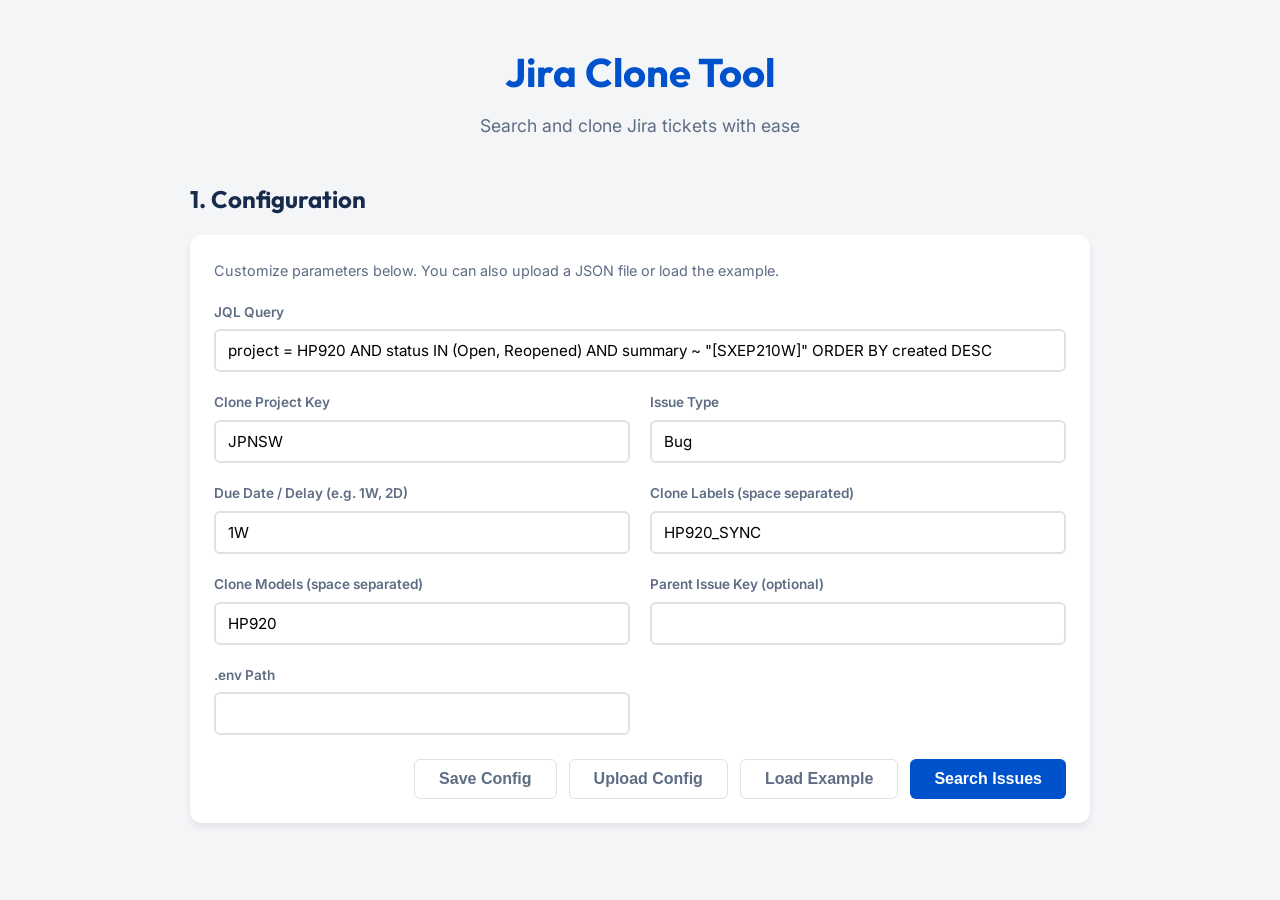
==== static/index.html @ f4ec1619 "add web ui Change-Id: I9507e69141d007cafaced2d8e5d205d0b0ee519d" ====
<!DOCTYPE html>
<html lang="en">

<head>
    <meta charset="UTF-8">
    <meta name="viewport" content="width=device-width, initial-scale=1.0">
    <title>Jira Clone Ticket Web UI</title>
    <link rel="stylesheet" href="/static/style.css">
    <link rel="preconnect" href="https://fonts.googleapis.com">
    <link rel="preconnect" href="https://fonts.gstatic.com" crossorigin>
    <link
        href="https://fonts.googleapis.com/css2?family=Inter:wght@400;500;600;700&family=Outfit:wght@400;600;700&display=swap"
        rel="stylesheet">
</head>

<body>
    <div class="container">
        <header>
            <h1>Jira Clone Tool</h1>
            <p class="subtitle">Search and clone Jira tickets with ease</p>
        </header>

        <main>
            <section class="config-section">
                <h2>1. Configuration</h2>
                <div class="card">
                    <p class="card-hint">Customize parameters below. You can also upload a JSON file or load the
                        example.</p>
                    <div id="config-form" class="config-grid">
                        <!-- Form fields will be dynamically generated here -->
                    </div>
                    <input type="file" id="file-input" accept=".json" class="hidden">
                    <div class="button-group">
                        <button id="save-config-btn" class="btn btn-secondary">Save Config</button>
                        <button id="load-file-btn" class="btn btn-secondary">Upload Config</button>
                        <button id="load-example" class="btn btn-secondary">Load Example</button>
                        <button id="search-btn" class="btn btn-primary">Search Issues</button>
                    </div>
                </div>
            </section>

            <section id="results-section" class="results-section hidden">
                <h2>2. Select Issues</h2>
                <div class="card">
                    <div id="issue-list-container">
                        <table id="issue-table">
                            <thead>
                                <tr>
                                    <th><input type="checkbox" id="select-all"></th>
                                    <th>Key</th>
                                    <th>Summary</th>
                                    <th>Status</th>
                                </tr>
                            </thead>
                            <tbody id="issue-body">
                                <!-- Issues will be listed here -->
                            </tbody>
                        </table>
                    </div>
                    <div class="button-group">
                        <button id="clone-btn" class="btn btn-primary">Clone Selected</button>
                    </div>
                </div>
            </section>

            <section id="progress-section" class="progress-section hidden">
                <h2>3. Progress</h2>
                <div class="card">
                    <div id="progress-log" class="log-view">
                        <!-- Progress messages will appear here -->
                    </div>
                </div>
            </section>
        </main>
    </div>

    <script src="/static/script.js"></script>
</body>

</html>
---- static/style.css ----
:root {
    --primary: #0052CC;
    --primary-hover: #0747A6;
    --bg-color: #F4F5F7;
    --card-bg: #FFFFFF;
    --text-main: #172B4D;
    --text-sub: #5E6C84;
    --border-color: #DFE1E6;
    --success: #36B37E;
    --error: #FF5630;
    --warning: #FFAB00;
}

* {
    box-sizing: border-box;
    margin: 0;
    padding: 0;
}

body {
    font-family: 'Inter', -apple-system, BlinkMacSystemFont, "Segoe UI", Roboto, Helvetica, Arial, sans-serif;
    background-color: var(--bg-color);
    color: var(--text-main);
    line-height: 1.6;
    padding: 40px 20px;
}

.container {
    max-width: 900px;
    margin: 0 auto;
}

header {
    text-align: center;
    margin-bottom: 40px;
}

h1 {
    font-family: 'Outfit', sans-serif;
    font-size: 2.5rem;
    font-weight: 700;
    color: var(--primary);
    margin-bottom: 8px;
}

.subtitle {
    color: var(--text-sub);
    font-size: 1.1rem;
}

h2 {
    font-family: 'Outfit', sans-serif;
    font-size: 1.5rem;
    margin-bottom: 16px;
    color: var(--text-main);
}

.card {
    background: var(--card-bg);
    border-radius: 12px;
    padding: 24px;
    box-shadow: 0 4px 6px rgba(9, 30, 66, 0.08);
    margin-bottom: 32px;
}

.card-hint {
    font-size: 0.9rem;
    color: var(--text-sub);
    margin-bottom: 20px;
}

.config-grid {
    display: grid;
    grid-template-columns: repeat(auto-fill, minmax(400px, 1fr));
    gap: 20px;
    margin-bottom: 24px;
}

.form-group {
    display: flex;
    flex-direction: column;
    gap: 6px;
}

.form-group label {
    font-size: 0.85rem;
    font-weight: 600;
    color: var(--text-sub);
}

.form-group input[type="text"],
.form-group input[type="number"],
.form-group select {
    padding: 10px 12px;
    border: 2px solid var(--border-color);
    border-radius: 6px;
    font-size: 0.95rem;
    transition: border-color 0.2s;
    font-family: 'Inter', sans-serif;
}

.form-group input:focus,
.form-group select:focus {
    outline: none;
    border-color: var(--primary);
}

.full-width {
    grid-column: 1 / -1;
}

.button-group {
    display: flex;
    gap: 12px;
    justify-content: flex-end;
}

.btn {
    padding: 10px 24px;
    border-radius: 6px;
    font-size: 1rem;
    font-weight: 600;
    cursor: pointer;
    transition: all 0.2s;
    border: none;
}

.btn-primary {
    background-color: var(--primary);
    color: white;
}

.btn-primary:hover {
    background-color: var(--primary-hover);
}

.btn-secondary {
    background-color: transparent;
    color: var(--text-sub);
    border: 1px solid var(--border-color);
}

.btn-secondary:hover {
    background-color: var(--border-color);
}

.hidden {
    display: none;
}

table {
    width: 100%;
    border-collapse: collapse;
    margin-bottom: 20px;
}

th,
td {
    padding: 12px;
    text-align: left;
    border-bottom: 1px solid var(--border-color);
}

th {
    font-weight: 600;
    color: var(--text-sub);
    font-size: 0.85rem;
    text-transform: uppercase;
}

tr:hover {
    background-color: #F8F9FA;
}

.log-view {
    background-color: #091E42;
    color: #EBECF0;
    padding: 20px;
    border-radius: 8px;
    font-family: 'Courier New', Courier, monospace;
    font-size: 0.85rem;
    height: 300px;
    overflow-y: auto;
}

.log-entry {
    margin-bottom: 4px;
}

.log-success {
    color: #57D9A3;
}

.log-error {
    color: #FF7452;
}

.log-warning {
    color: #FFC400;
}

.log-info {
    color: #4C9AFF;
}

/* Custom Checkbox Styling */
input[type="checkbox"] {
    width: 18px;
    height: 18px;
    cursor: pointer;
}
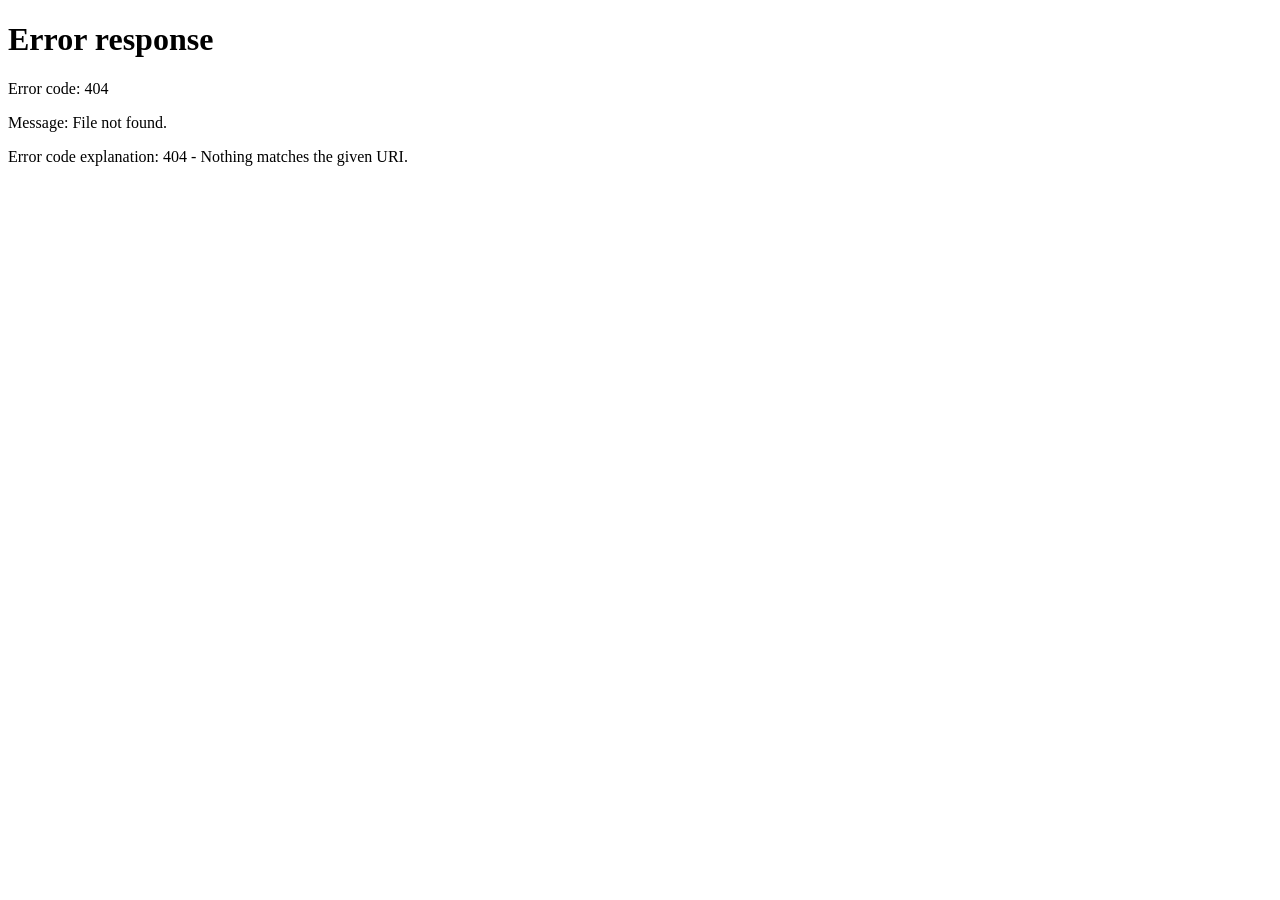
==== commit ef1b202e: "support  muti user  and profile Change-Id: If199d9996ff6abe2bbae5a7da82476b96632ef17" ====
--- a/static/index.html
+++ b/static/index.html
@@ -1,80 +1,104 @@
-<!DOCTYPE html>
-<html lang="en">
-
-<head>
-    <meta charset="UTF-8">
-    <meta name="viewport" content="width=device-width, initial-scale=1.0">
-    <title>Jira Clone Ticket Web UI</title>
-    <link rel="stylesheet" href="/static/style.css">
-    <link rel="preconnect" href="https://fonts.googleapis.com">
-    <link rel="preconnect" href="https://fonts.gstatic.com" crossorigin>
-    <link
-        href="https://fonts.googleapis.com/css2?family=Inter:wght@400;500;600;700&family=Outfit:wght@400;600;700&display=swap"
-        rel="stylesheet">
-</head>
-
-<body>
-    <div class="container">
-        <header>
-            <h1>Jira Clone Tool</h1>
-            <p class="subtitle">Search and clone Jira tickets with ease</p>
-        </header>
-
-        <main>
-            <section class="config-section">
-                <h2>1. Configuration</h2>
-                <div class="card">
-                    <p class="card-hint">Customize parameters below. You can also upload a JSON file or load the
-                        example.</p>
-                    <div id="config-form" class="config-grid">
-                        <!-- Form fields will be dynamically generated here -->
-                    </div>
-                    <input type="file" id="file-input" accept=".json" class="hidden">
-                    <div class="button-group">
-                        <button id="save-config-btn" class="btn btn-secondary">Save Config</button>
-                        <button id="load-file-btn" class="btn btn-secondary">Upload Config</button>
-                        <button id="load-example" class="btn btn-secondary">Load Example</button>
-                        <button id="search-btn" class="btn btn-primary">Search Issues</button>
-                    </div>
-                </div>
-            </section>
-
-            <section id="results-section" class="results-section hidden">
-                <h2>2. Select Issues</h2>
-                <div class="card">
-                    <div id="issue-list-container">
-                        <table id="issue-table">
-                            <thead>
-                                <tr>
-                                    <th><input type="checkbox" id="select-all"></th>
-                                    <th>Key</th>
-                                    <th>Summary</th>
-                                    <th>Status</th>
-                                </tr>
-                            </thead>
-                            <tbody id="issue-body">
-                                <!-- Issues will be listed here -->
-                            </tbody>
-                        </table>
-                    </div>
-                    <div class="button-group">
-                        <button id="clone-btn" class="btn btn-primary">Clone Selected</button>
-                    </div>
-                </div>
-            </section>
-
-            <section id="progress-section" class="progress-section hidden">
-                <h2>3. Progress</h2>
-                <div class="card">
-                    <div id="progress-log" class="log-view">
-                        <!-- Progress messages will appear here -->
-                    </div>
-                </div>
-            </section>
-        </main>
-    </div>
-
-    <script src="/static/script.js"></script>
-</body>
-
+<!DOCTYPE html>
+<html lang="en">
+
+<head>
+    <meta charset="UTF-8">
+    <meta name="viewport" content="width=device-width, initial-scale=1.0">
+    <title>Jira Clone Ticket Web UI</title>
+    <link rel="stylesheet" href="/static/style.css">
+    <link rel="preconnect" href="https://fonts.googleapis.com">
+    <link rel="preconnect" href="https://fonts.gstatic.com" crossorigin>
+    <link
+        href="https://fonts.googleapis.com/css2?family=Inter:wght@400;500;600;700&family=Outfit:wght@400;600;700&display=swap"
+        rel="stylesheet">
+</head>
+
+<body>
+    <div class="container">
+        <header>
+            <div class="header-main">
+                <div class="header-text">
+                    <h1>Jira Clone Tool</h1>
+                    <p class="subtitle">Search and clone Jira tickets with ease</p>
+                </div>
+                <div id="auth-container" class="auth-container">
+                    <div id="user-display" class="user-display hidden">
+                        <span id="username-span"></span>
+                        <a href="/profile.html" class="btn btn-secondary btn-sm">Profile</a>
+                        <button id="logout-btn" class="btn btn-secondary btn-sm hidden">Logout</button>
+                    </div>
+                </div>
+        </header>
+
+        <!-- Main App Content -->
+        <main id="app-content">
+            <section class="config-section">
+                <h2>1. Configuration</h2>
+                <div class="card">
+                    <div id="presets-container" class="presets-container hidden">
+                        <label for="config-presets">Saved Presets:</label>
+                        <select id="config-presets">
+                            <option value="">-- Select a preset --</option>
+                        </select>
+                        <button id="update-db-btn" class="btn btn-secondary btn-sm" disabled>Update</button>
+                        <button id="delete-db-btn" class="btn btn-danger btn-sm">Delete</button>
+                    </div>
+                    <p class="card-hint">Customize parameters below. You can also upload a JSON file or load the
+                        example.</p>
+                    <div id="config-form" class="config-grid">
+                        <!-- Form fields will be dynamically generated here -->
+                    </div>
+                    <div class="db-save-container">
+                        <input type="text" id="config-name" placeholder="Configuration Name (e.g. Daily Sync)"
+                            class="form-input">
+                        <button id="save-db-btn" class="btn btn-secondary">Save to DB</button>
+                    </div>
+                    <input type="file" id="file-input" accept=".json" class="hidden">
+                    <div class="button-group">
+                        <button id="save-config-btn" class="btn btn-secondary">Download JSON</button>
+                        <button id="load-file-btn" class="btn btn-secondary">Upload JSON</button>
+                        <button id="load-example" class="btn btn-secondary">Load Example</button>
+                        <button id="search-btn" class="btn btn-primary">Search Issues</button>
+                    </div>
+                </div>
+            </section>
+
+            <section id="results-section" class="results-section hidden">
+                <h2>2. Select Issues</h2>
+                <div class="card">
+                    <div id="issue-list-container">
+                        <table id="issue-table">
+                            <thead>
+                                <tr>
+                                    <th><input type="checkbox" id="select-all"></th>
+                                    <th>Key</th>
+                                    <th>Summary</th>
+                                    <th>Status</th>
+                                </tr>
+                            </thead>
+                            <tbody id="issue-body">
+                                <!-- Issues will be listed here -->
+                            </tbody>
+                        </table>
+                    </div>
+                    <div class="button-group">
+                        <button id="clone-btn" class="btn btn-primary">Clone Selected</button>
+                    </div>
+                </div>
+            </section>
+
+            <section id="progress-section" class="progress-section hidden">
+                <h2>3. Progress</h2>
+                <div class="card">
+                    <div id="progress-log" class="log-view">
+                        <!-- Progress messages will appear here -->
+                    </div>
+                </div>
+            </section>
+        </main>
+    </div>
+
+    <script src="/static/script.js"></script>
+</body>
+
 </html>
--- a/static/style.css
+++ b/static/style.css
@@ -1,211 +1,415 @@
-:root {
-    --primary: #0052CC;
-    --primary-hover: #0747A6;
-    --bg-color: #F4F5F7;
-    --card-bg: #FFFFFF;
-    --text-main: #172B4D;
-    --text-sub: #5E6C84;
-    --border-color: #DFE1E6;
-    --success: #36B37E;
-    --error: #FF5630;
-    --warning: #FFAB00;
-}
-
-* {
-    box-sizing: border-box;
-    margin: 0;
-    padding: 0;
-}
-
-body {
-    font-family: 'Inter', -apple-system, BlinkMacSystemFont, "Segoe UI", Roboto, Helvetica, Arial, sans-serif;
-    background-color: var(--bg-color);
-    color: var(--text-main);
-    line-height: 1.6;
-    padding: 40px 20px;
-}
-
-.container {
-    max-width: 900px;
-    margin: 0 auto;
-}
-
-header {
-    text-align: center;
-    margin-bottom: 40px;
-}
-
-h1 {
-    font-family: 'Outfit', sans-serif;
-    font-size: 2.5rem;
-    font-weight: 700;
-    color: var(--primary);
-    margin-bottom: 8px;
-}
-
-.subtitle {
-    color: var(--text-sub);
-    font-size: 1.1rem;
-}
-
-h2 {
-    font-family: 'Outfit', sans-serif;
-    font-size: 1.5rem;
-    margin-bottom: 16px;
-    color: var(--text-main);
-}
-
-.card {
-    background: var(--card-bg);
-    border-radius: 12px;
-    padding: 24px;
-    box-shadow: 0 4px 6px rgba(9, 30, 66, 0.08);
-    margin-bottom: 32px;
-}
-
-.card-hint {
-    font-size: 0.9rem;
-    color: var(--text-sub);
-    margin-bottom: 20px;
-}
-
-.config-grid {
-    display: grid;
-    grid-template-columns: repeat(auto-fill, minmax(400px, 1fr));
-    gap: 20px;
-    margin-bottom: 24px;
-}
-
-.form-group {
-    display: flex;
-    flex-direction: column;
-    gap: 6px;
-}
-
-.form-group label {
-    font-size: 0.85rem;
-    font-weight: 600;
-    color: var(--text-sub);
-}
-
-.form-group input[type="text"],
-.form-group input[type="number"],
-.form-group select {
-    padding: 10px 12px;
-    border: 2px solid var(--border-color);
-    border-radius: 6px;
-    font-size: 0.95rem;
-    transition: border-color 0.2s;
-    font-family: 'Inter', sans-serif;
-}
-
-.form-group input:focus,
-.form-group select:focus {
-    outline: none;
-    border-color: var(--primary);
-}
-
-.full-width {
-    grid-column: 1 / -1;
-}
-
-.button-group {
-    display: flex;
-    gap: 12px;
-    justify-content: flex-end;
-}
-
-.btn {
-    padding: 10px 24px;
-    border-radius: 6px;
-    font-size: 1rem;
-    font-weight: 600;
-    cursor: pointer;
-    transition: all 0.2s;
-    border: none;
-}
-
-.btn-primary {
-    background-color: var(--primary);
-    color: white;
-}
-
-.btn-primary:hover {
-    background-color: var(--primary-hover);
-}
-
-.btn-secondary {
-    background-color: transparent;
-    color: var(--text-sub);
-    border: 1px solid var(--border-color);
-}
-
-.btn-secondary:hover {
-    background-color: var(--border-color);
-}
-
-.hidden {
-    display: none;
-}
-
-table {
-    width: 100%;
-    border-collapse: collapse;
-    margin-bottom: 20px;
-}
-
-th,
-td {
-    padding: 12px;
-    text-align: left;
-    border-bottom: 1px solid var(--border-color);
-}
-
-th {
-    font-weight: 600;
-    color: var(--text-sub);
-    font-size: 0.85rem;
-    text-transform: uppercase;
-}
-
-tr:hover {
-    background-color: #F8F9FA;
-}
-
-.log-view {
-    background-color: #091E42;
-    color: #EBECF0;
-    padding: 20px;
-    border-radius: 8px;
-    font-family: 'Courier New', Courier, monospace;
-    font-size: 0.85rem;
-    height: 300px;
-    overflow-y: auto;
-}
-
-.log-entry {
-    margin-bottom: 4px;
-}
-
-.log-success {
-    color: #57D9A3;
-}
-
-.log-error {
-    color: #FF7452;
-}
-
-.log-warning {
-    color: #FFC400;
-}
-
-.log-info {
-    color: #4C9AFF;
-}
-
-/* Custom Checkbox Styling */
-input[type="checkbox"] {
-    width: 18px;
-    height: 18px;
-    cursor: pointer;
+:root {
+    --primary: #0052CC;
+    --primary-hover: #0747A6;
+    --bg-color: #F4F5F7;
+    --card-bg: #FFFFFF;
+    --text-main: #172B4D;
+    --text-sub: #5E6C84;
+    --border-color: #DFE1E6;
+    --success: #36B37E;
+    --error: #FF5630;
+    --warning: #FFAB00;
+}
+
+* {
+    box-sizing: border-box;
+    margin: 0;
+    padding: 0;
+}
+
+body {
+    font-family: 'Inter', -apple-system, BlinkMacSystemFont, "Segoe UI", Roboto, Helvetica, Arial, sans-serif;
+    background-color: var(--bg-color);
+    color: var(--text-main);
+    line-height: 1.6;
+    padding: 40px 20px;
+}
+
+.container {
+    max-width: 900px;
+    margin: 0 auto;
+}
+
+.header-main {
+    display: flex;
+    justify-content: space-between;
+    align-items: center;
+    margin-bottom: 40px;
+    gap: 20px;
+}
+
+.header-text {
+    text-align: left;
+}
+
+.auth-container {
+    display: flex;
+    align-items: center;
+    gap: 12px;
+}
+
+.user-display {
+    font-size: 0.9rem;
+    font-weight: 500;
+    color: var(--text-main);
+}
+
+#username-span {
+    color: var(--primary);
+    font-weight: 700;
+}
+
+/* Modal Styles */
+.modal {
+    position: fixed;
+    z-index: 1000;
+    left: 0;
+    top: 0;
+    width: 100%;
+    height: 100%;
+    background-color: rgba(9, 30, 66, 0.5);
+    display: flex;
+    justify-content: center;
+    align-items: center;
+}
+
+.modal-content {
+    background-color: var(--card-bg);
+    padding: 32px;
+    border-radius: 12px;
+    width: 100%;
+    max-width: 450px;
+    box-shadow: 0 12px 24px rgba(9, 30, 66, 0.2);
+    position: relative;
+}
+
+.modal-content h2 {
+    margin-bottom: 24px;
+    text-align: center;
+}
+
+.close {
+    position: absolute;
+    right: 20px;
+    top: 15px;
+    font-size: 28px;
+    font-weight: bold;
+    color: var(--text-sub);
+    cursor: pointer;
+}
+
+.close:hover {
+    color: var(--text-main);
+}
+
+.subtitle {
+    color: var(--text-sub);
+    font-size: 1.1rem;
+}
+
+h2 {
+    font-family: 'Outfit', sans-serif;
+    font-size: 1.5rem;
+    margin-bottom: 16px;
+    color: var(--text-main);
+}
+
+.card {
+    background: var(--card-bg);
+    border-radius: 12px;
+    padding: 24px;
+    box-shadow: 0 4px 6px rgba(9, 30, 66, 0.08);
+    margin-bottom: 32px;
+}
+
+.card-hint {
+    font-size: 0.9rem;
+    color: var(--text-sub);
+    margin-bottom: 20px;
+}
+
+.config-grid {
+    display: grid;
+    grid-template-columns: repeat(auto-fill, minmax(400px, 1fr));
+    gap: 20px;
+    margin-bottom: 24px;
+}
+
+.form-group {
+    display: flex;
+    flex-direction: column;
+    gap: 6px;
+}
+
+.form-group label {
+    font-size: 0.85rem;
+    font-weight: 600;
+    color: var(--text-sub);
+}
+
+.form-group input[type="text"],
+.form-group input[type="password"],
+.form-group input[type="url"],
+.form-group input[type="email"],
+.form-group input[type="number"],
+.form-group select {
+    padding: 10px 12px;
+    border: 2px solid var(--border-color);
+    border-radius: 6px;
+    font-size: 0.95rem;
+    transition: border-color 0.2s;
+    font-family: 'Inter', sans-serif;
+    width: 100%;
+}
+
+.form-group input:focus,
+.form-group select:focus {
+    outline: none;
+    border-color: var(--primary);
+}
+
+.full-width {
+    grid-column: 1 / -1;
+}
+
+.button-group {
+    display: flex;
+    gap: 12px;
+    justify-content: flex-end;
+}
+
+.btn {
+    padding: 10px 24px;
+    border-radius: 6px;
+    font-size: 1rem;
+    font-weight: 600;
+    cursor: pointer;
+    transition: all 0.2s;
+    border: none;
+}
+
+.btn-primary {
+    background-color: var(--primary);
+    color: white;
+}
+
+.btn-primary:hover {
+    background-color: var(--primary-hover);
+}
+
+.btn-secondary {
+    background-color: transparent;
+    color: var(--text-sub);
+    border: 1px solid var(--border-color);
+}
+
+.btn-secondary:hover {
+    background-color: var(--border-color);
+}
+
+.btn-danger {
+    background-color: var(--error);
+    color: white;
+}
+
+.btn-danger:hover {
+    background-color: #d32f2f;
+    transform: translateY(-2px);
+}
+
+.separator {
+    border: 0;
+    border-top: 1px solid var(--border-color);
+    margin: 24px 0;
+}
+
+.container-sm {
+    max-width: 600px;
+}
+
+.form-actions {
+    display: flex;
+    justify-content: flex-end;
+    margin-top: 16px;
+}
+
+.required-field::after {
+    content: " *";
+    color: var(--danger-color);
+}
+
+.btn-sm {
+    padding: 6px 12px;
+    font-size: 0.85rem;
+}
+
+.hidden {
+    display: none;
+}
+
+table {
+    width: 100%;
+    border-collapse: collapse;
+    margin-bottom: 20px;
+}
+
+th,
+td {
+    padding: 12px;
+    text-align: left;
+    border-bottom: 1px solid var(--border-color);
+}
+
+th {
+    font-weight: 600;
+    color: var(--text-sub);
+    font-size: 0.85rem;
+    text-transform: uppercase;
+}
+
+tr:hover {
+    background-color: #F8F9FA;
+}
+
+.log-view {
+    background-color: #091E42;
+    color: #EBECF0;
+    padding: 20px;
+    border-radius: 8px;
+    font-family: 'Courier New', Courier, monospace;
+    font-size: 0.85rem;
+    height: 300px;
+    overflow-y: auto;
+}
+
+.log-entry {
+    margin-bottom: 4px;
+}
+
+.log-success {
+    color: #57D9A3;
+}
+
+.log-error {
+    color: #FF7452;
+}
+
+.log-warning {
+    color: #FFC400;
+}
+
+.log-info {
+    color: #4C9AFF;
+}
+
+/* Custom Checkbox Styling */
+input[type="checkbox"] {
+    width: 18px;
+    height: 18px;
+    cursor: pointer;
+}
+
+.jira-link {
+    color: var(--primary-color);
+    text-decoration: none;
+    font-weight: 500;
+    transition: color 0.2s;
+}
+
+.jira-link:hover {
+    color: var(--primary-hover);
+    text-decoration: underline;
+}
+
+.jira-link-log {
+    color: inherit;
+    text-decoration: underline;
+    font-weight: 600;
+}
+
+.jira-link-log:hover {
+    opacity: 0.8;
+}
+
+.landing-section {
+    display: flex;
+    justify-content: center;
+    align-items: center;
+    min-height: 60vh;
+}
+
+.landing-card {
+    max-width: 500px;
+    width: 100%;
+}
+
+.auth-form {
+    margin-top: 24px;
+}
+
+.auth-switch {
+    margin-top: 20px;
+    text-align: center;
+    font-size: 0.9rem;
+    color: var(--text-sub);
+}
+
+.auth-switch a {
+    color: var(--primary);
+    text-decoration: none;
+    font-weight: 600;
+}
+
+.auth-switch a:hover {
+    text-decoration: underline;
+}
+
+.btn.full-width {
+    width: 100%;
+    display: block;
+}
+
+/* Modal and General Overrides */
+.full-width {
+    width: 100%;
+}
+
+/* Config Presets */
+.presets-container {
+    display: flex;
+    align-items: center;
+    gap: 12px;
+    margin-bottom: 32px;
+    padding: 16px;
+    background: rgba(255, 255, 255, 0.5);
+    border-radius: 12px;
+    border: 1px solid var(--border-color);
+}
+
+.presets-container label {
+    font-weight: 600;
+    font-size: 0.9rem;
+    color: var(--text-sub);
+    white-space: nowrap;
+}
+
+.presets-container select {
+    flex: 1;
+    min-width: 200px;
+    padding: 8px;
+    border: 1px solid var(--border-color);
+    border-radius: 6px;
+}
+
+.db-save-container {
+    display: flex;
+    gap: 12px;
+    margin-top: 24px;
+    margin-bottom: 12px;
+    padding-top: 24px;
+    border-top: 1px solid var(--border-color);
+}
+
+.db-save-container input {
+    flex: 1;
 }
